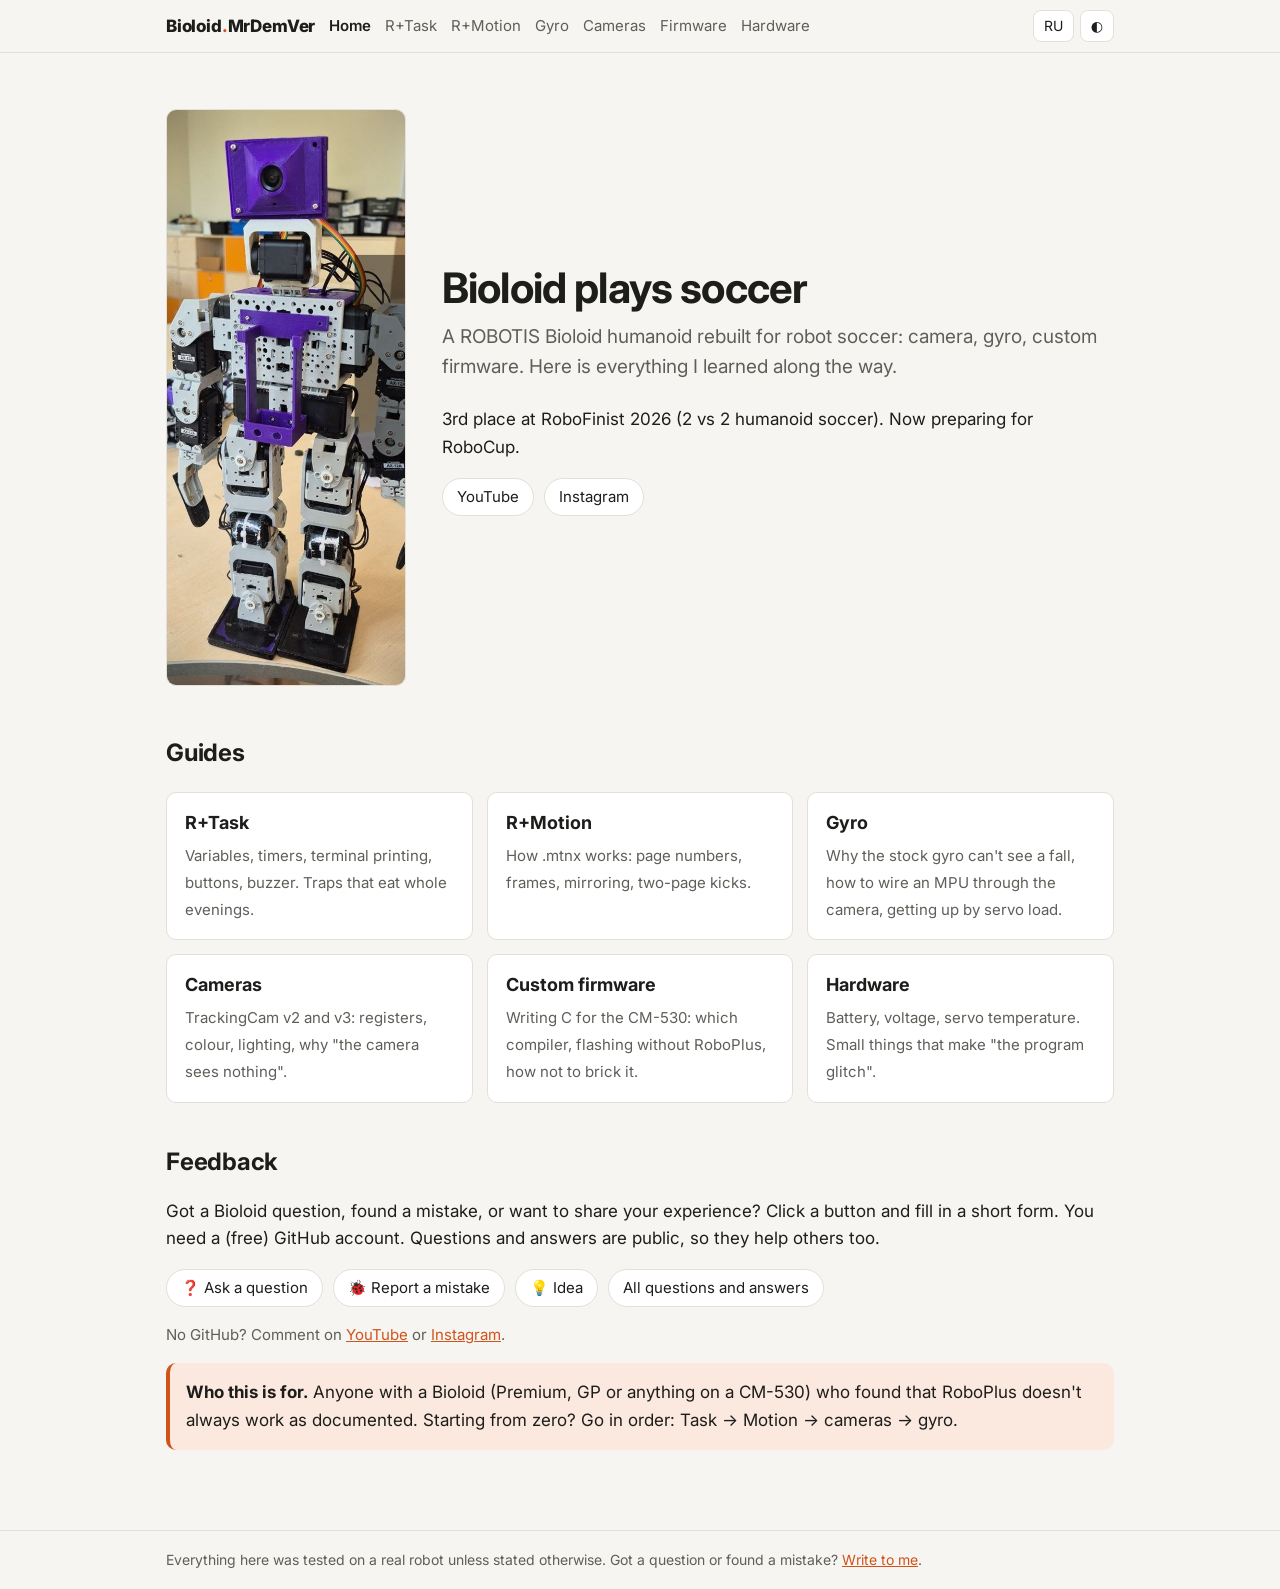
==== index.html @ 39e208c7 "Главная: короче вступление" ====
<!doctype html>
<html lang="ru" data-lang="ru">
<head>
<meta charset="utf-8">
<meta name="viewport" content="width=device-width, initial-scale=1">
<title>Bioloid · Bioloid MrDemVer</title>
<meta name="description" content="Bioloid soccer robot: guides on RoboPlus Task, Motion, gyro, cameras and custom CM-530 firmware.">
<link rel="icon" href="data:image/svg+xml,<svg xmlns='http://www.w3.org/2000/svg' viewBox='0 0 100 100'><text y='.9em' font-size='90'>🤖</text></svg>">
<link rel="preconnect" href="https://fonts.googleapis.com">
<link rel="stylesheet" href="https://fonts.googleapis.com/css2?family=Inter:wght@400;600;800&family=JetBrains+Mono&display=swap">
<link rel="stylesheet" href="style.css">
<script src="app.js"></script>
</head>
<body>
<header class="top"><div class="top-inner">
  <a class="brand" href="index.html">Bioloid<span>.</span>MrDemVer</a>
  <nav class="menu"><a href="index.html" class="active"><span class="ru">Главная</span><span class="en">Home</span></a><a href="task.html"><span class="ru">R+Task</span><span class="en">R+Task</span></a><a href="motion.html"><span class="ru">R+Motion</span><span class="en">R+Motion</span></a><a href="gyro.html"><span class="ru">Гироскоп</span><span class="en">Gyro</span></a><a href="camera.html"><span class="ru">Камеры</span><span class="en">Cameras</span></a><a href="firmware.html"><span class="ru">Своя прошивка</span><span class="en">Firmware</span></a><a href="hardware.html"><span class="ru">Железо</span><span class="en">Hardware</span></a></nav>
  <div class="switches">
    <button id="lang-btn" type="button" aria-label="Language">EN</button>
    <button id="theme-btn" type="button" aria-label="Theme">◐</button>
  </div>
</div></header>
<main class="wide">
<section class="hero hero-grid">
  <img class="hero-photo" src="img/robot.jpg" width="456" height="1100" alt="Bioloid с камерой и печатными деталями">
  <div>
  <div class="ru">
    <h1>Bioloid играет в футбол</h1>
    <p class="lead">Робот ROBOTIS Bioloid, переделанный под робофутбол: камера, гироскоп, своя прошивка. Здесь всё, что я узнал по ходу работы.</p>
    <p>3 место на РобоФинисте 2026 (футбол 2 на 2, гуманоиды). Сейчас готовлюсь к RoboCup.</p>
  </div>
  <div class="en">
    <h1>Bioloid plays soccer</h1>
    <p class="lead">A ROBOTIS Bioloid humanoid rebuilt for robot soccer: camera, gyro, custom firmware. Here is everything I learned along the way.</p>
    <p>3rd place at RoboFinist 2026 (2 vs 2 humanoid soccer). Now preparing for RoboCup.</p>
  </div>
  <div class="socials">
    <a href="https://www.youtube.com/@MrDemVer" target="_blank" rel="noopener">YouTube</a>
    <a href="https://www.instagram.com/mrdemver" target="_blank" rel="noopener">Instagram</a>
  </div>
  </div>
</section>

<h2><span class="ru">Объяснялки</span><span class="en">Guides</span></h2>
<div class="cards">
  <a class="card" href="task.html">
    <b>R+Task</b>
    <span class="ru">Переменные, таймеры, печать в терминал, кнопки, зуммер. Ловушки, на которые уходят вечера.</span>
    <span class="en">Variables, timers, terminal printing, buttons, buzzer. Traps that eat whole evenings.</span>
  </a>
  <a class="card" href="motion.html">
    <b>R+Motion</b>
    <span class="ru">Как устроен .mtnx: номера страниц, кадры, зеркалирование, удары из двух страниц.</span>
    <span class="en">How .mtnx works: page numbers, frames, mirroring, two-page kicks.</span>
  </a>
  <a class="card" href="gyro.html">
    <b class="ru">Гироскоп</b><b class="en">Gyro</b>
    <span class="ru">Почему штатный гиро не видит падение, как подключить MPU через камеру и встать по нагрузке серво.</span>
    <span class="en">Why the stock gyro can't see a fall, how to wire an MPU through the camera, getting up by servo load.</span>
  </a>
  <a class="card" href="camera.html">
    <b class="ru">Камеры</b><b class="en">Cameras</b>
    <span class="ru">TrackingCam v2 и v3: регистры, цвет, освещение, почему «камера не видит».</span>
    <span class="en">TrackingCam v2 and v3: registers, colour, lighting, why "the camera sees nothing".</span>
  </a>
  <a class="card" href="firmware.html">
    <b class="ru">Своя прошивка</b><b class="en">Custom firmware</b>
    <span class="ru">Пишем на C для CM-530: чем собирать, как заливать без RoboPlus, как не окирпичить.</span>
    <span class="en">Writing C for the CM-530: which compiler, flashing without RoboPlus, how not to brick it.</span>
  </a>
  <a class="card" href="hardware.html">
    <b class="ru">Железо</b><b class="en">Hardware</b>
    <span class="ru">Аккумулятор, напряжение, температура серво. Мелочи, из-за которых «прога глючит».</span>
    <span class="en">Battery, voltage, servo temperature. Small things that make "the program glitch".</span>
  </a>
</div>

<h2 id="feedback"><span class="ru">Обратная связь</span><span class="en">Feedback</span></h2>
<p class="ru">Есть вопрос по Bioloid, нашёл ошибку на сайте или хочешь поделиться своим опытом? Нажми кнопку и заполни короткую форму. Нужен аккаунт GitHub (бесплатный). Вопрос и ответ увидят все, так что они помогут и другим.</p>
<p class="en">Got a Bioloid question, found a mistake, or want to share your experience? Click a button and fill in a short form. You need a (free) GitHub account. Questions and answers are public, so they help others too.</p>
<div class="socials">
  <a href="https://github.com/MrDemVer/mrdemver.github.io/issues/new?template=1-question.yml" target="_blank" rel="noopener"><span class="ru">❓ Задать вопрос</span><span class="en">❓ Ask a question</span></a>
  <a href="https://github.com/MrDemVer/mrdemver.github.io/issues/new?template=2-mistake.yml" target="_blank" rel="noopener"><span class="ru">🐞 Нашёл ошибку</span><span class="en">🐞 Report a mistake</span></a>
  <a href="https://github.com/MrDemVer/mrdemver.github.io/issues/new?template=3-idea.yml" target="_blank" rel="noopener"><span class="ru">💡 Идея</span><span class="en">💡 Idea</span></a>
  <a href="https://github.com/MrDemVer/mrdemver.github.io/issues" target="_blank" rel="noopener"><span class="ru">Все вопросы и ответы</span><span class="en">All questions and answers</span></a>
</div>
<p class="ru" style="color:var(--muted);font-size:15px">Без GitHub можно написать в комментариях на <a href="https://www.youtube.com/@MrDemVer" target="_blank" rel="noopener">YouTube</a> или <a href="https://www.instagram.com/mrdemver" target="_blank" rel="noopener">Instagram</a>.</p>
<p class="en" style="color:var(--muted);font-size:15px">No GitHub? Comment on <a href="https://www.youtube.com/@MrDemVer" target="_blank" rel="noopener">YouTube</a> or <a href="https://www.instagram.com/mrdemver" target="_blank" rel="noopener">Instagram</a>.</p>

<div class="note">
  <p class="ru"><b>Для кого это.</b> Для тех, у кого есть Bioloid (Premium, GP или похожий на CM-530) и кто упёрся в то, что в RoboPlus не всё работает как написано. Если начинаешь с нуля, иди по порядку: Task → Motion → камеры → гиро.</p>
  <p class="en"><b>Who this is for.</b> Anyone with a Bioloid (Premium, GP or anything on a CM-530) who found that RoboPlus doesn't always work as documented. Starting from zero? Go in order: Task → Motion → cameras → gyro.</p>
</div>


</main>
<footer><div class="inner">
  <span class="ru">Всё проверено на живом роботе, если не сказано обратное. Есть вопрос или нашёл ошибку? <a href="index.html#feedback">Напиши</a>.</span>
  <span class="en">Everything here was tested on a real robot unless stated otherwise. Got a question or found a mistake? <a href="index.html#feedback">Write to me</a>.</span>
</div></footer>
</body>
</html>
---- style.css ----
:root {
  --bg: #f6f5f1;
  --surface: #ffffff;
  --text: #1d1d1b;
  --muted: #5f5e58;
  --line: #e2e0d8;
  --accent: #d0531b;
  --accent-soft: #fbe9df;
  --warn-bg: #fff4d6;
  --warn-line: #e3b23c;
  --code-bg: #efede6;
  --radius: 10px;
  color-scheme: light;
}
@media (prefers-color-scheme: dark) {
  :root:not([data-theme="light"]) {
    --bg: #151514;
    --surface: #1e1e1c;
    --text: #ecebe6;
    --muted: #a5a39b;
    --line: #34332f;
    --accent: #f07a3f;
    --accent-soft: #3a2519;
    --warn-bg: #352c14;
    --warn-line: #a8842c;
    --code-bg: #262624;
    color-scheme: dark;
  }
}
:root[data-theme="dark"] {
  --bg: #151514;
  --surface: #1e1e1c;
  --text: #ecebe6;
  --muted: #a5a39b;
  --line: #34332f;
  --accent: #f07a3f;
  --accent-soft: #3a2519;
  --warn-bg: #352c14;
  --warn-line: #a8842c;
  --code-bg: #262624;
  color-scheme: dark;
}

* { box-sizing: border-box; }
html { -webkit-text-size-adjust: 100%; }
body {
  margin: 0;
  background: var(--bg);
  color: var(--text);
  font: 17px/1.6 "Inter", system-ui, -apple-system, "Segoe UI", Roboto, sans-serif;
}
a { color: var(--accent); }
a:hover { text-decoration-thickness: 2px; }

/* language switch */
html[data-lang="ru"] .en { display: none !important; }
html[data-lang="en"] .ru { display: none !important; }

header.top {
  position: sticky; top: 0; z-index: 10;
  background: color-mix(in srgb, var(--bg) 92%, transparent);
  backdrop-filter: blur(8px);
  border-bottom: 1px solid var(--line);
}
.top-inner {
  max-width: 980px; margin: 0 auto; padding: 10px 16px;
  display: flex; align-items: center; gap: 14px; flex-wrap: wrap;
}
.brand { font-weight: 800; color: var(--text); text-decoration: none; letter-spacing: -0.01em; }
.brand span { color: var(--accent); }
nav.menu { display: flex; gap: 4px 14px; flex-wrap: wrap; flex: 1; }
nav.menu a { color: var(--muted); text-decoration: none; font-size: 15px; }
nav.menu a:hover, nav.menu a.active { color: var(--text); }
nav.menu a.active { font-weight: 600; }
.switches { display: flex; gap: 6px; }
.switches button {
  font: inherit; font-size: 14px; cursor: pointer;
  background: var(--surface); color: var(--text);
  border: 1px solid var(--line); border-radius: 8px; padding: 4px 10px;
}
.switches button:hover { border-color: var(--accent); }

main { max-width: 760px; margin: 0 auto; padding: 32px 16px 64px; }
main.wide { max-width: 980px; }

h1 { font-size: 34px; line-height: 1.2; margin: 0 0 8px; letter-spacing: -0.02em; }
h2 { font-size: 24px; margin: 40px 0 10px; letter-spacing: -0.01em; }
h3 { font-size: 19px; margin: 26px 0 6px; }
.lead { color: var(--muted); font-size: 19px; margin: 0 0 24px; }

code {
  font-family: "JetBrains Mono", Consolas, monospace; font-size: 0.88em;
  background: var(--code-bg); padding: 1px 5px; border-radius: 5px;
}
pre {
  background: var(--code-bg); padding: 14px 16px; border-radius: var(--radius);
  overflow-x: auto; font-size: 14px; line-height: 1.5;
}
pre code { background: none; padding: 0; }

.table-wrap { overflow-x: auto; margin: 12px 0; }
table { border-collapse: collapse; width: 100%; font-size: 15px; }
th, td { border-bottom: 1px solid var(--line); padding: 7px 10px; text-align: left; vertical-align: top; }
th { color: var(--muted); font-weight: 600; }

.note, .warn {
  border-radius: var(--radius); padding: 12px 16px; margin: 16px 0;
  border-left: 4px solid var(--accent); background: var(--accent-soft);
}
.warn { border-left-color: var(--warn-line); background: var(--warn-bg); }
.note p, .warn p { margin: 4px 0; }

figure.shot { margin: 16px 0; }
figure.shot img {
  width: 100%; height: auto; display: block;
  border-radius: var(--radius); border: 1px solid var(--line);
}
figure.shot figcaption { color: var(--muted); font-size: 14px; margin-top: 6px; }
ol.legend { padding-left: 0; list-style: none; counter-reset: lg; }
ol.legend li { counter-increment: lg; position: relative; padding-left: 40px; margin: 8px 0; }
ol.legend li::before {
  content: counter(lg); position: absolute; left: 0; top: 1px;
  width: 26px; height: 26px; border-radius: 50%;
  background: #d0531b; color: #fff; font-weight: 700; font-size: 13px;
  display: flex; align-items: center; justify-content: center;
}

.cmd {
  display: grid; grid-template-columns: 150px 1fr; gap: 18px; align-items: start;
  background: var(--surface); border: 1px solid var(--line); border-radius: var(--radius);
  padding: 14px; margin: 14px 0;
}
.cmd img { width: 100%; height: auto; display: block; border-radius: 6px; }
.cmd h3 { margin: 0 0 6px; }
.cmd dl { margin: 0; }
.cmd dt { font-family: "JetBrains Mono", Consolas, monospace; font-size: 14px; font-weight: 700; margin-top: 8px; }
.cmd dd { margin: 2px 0 0; }
@media (max-width: 560px) {
  .cmd { grid-template-columns: 1fr; }
  .cmd img { max-width: 180px; }
}

.cards { display: grid; grid-template-columns: repeat(auto-fill, minmax(260px, 1fr)); gap: 14px; margin: 20px 0; }
.card {
  display: block; text-decoration: none; color: var(--text);
  background: var(--surface); border: 1px solid var(--line); border-radius: var(--radius);
  padding: 16px 18px; transition: border-color .15s, transform .15s;
}
.card:hover { border-color: var(--accent); transform: translateY(-2px); }
.card b { display: block; font-size: 18px; margin-bottom: 4px; }
.card span { color: var(--muted); font-size: 15px; }

.hero { padding: 24px 0 8px; }
.hero-grid { display: grid; grid-template-columns: 240px 1fr; gap: 36px; align-items: center; }
.hero-photo {
  width: 100%; height: auto; display: block;
  border-radius: var(--radius); border: 1px solid var(--line);
}
@media (max-width: 700px) {
  .hero-grid { grid-template-columns: 1fr; gap: 20px; }
  .hero-photo { max-width: 200px; margin: 0 auto; }
}
.hero h1 { font-size: 42px; }
.socials { display: flex; gap: 10px; flex-wrap: wrap; margin: 16px 0; }
.socials a {
  text-decoration: none; color: var(--text); border: 1px solid var(--line);
  background: var(--surface); padding: 6px 14px; border-radius: 999px; font-size: 15px;
}
.socials a:hover { border-color: var(--accent); }

.pager { display: flex; justify-content: space-between; gap: 12px; margin-top: 48px; flex-wrap: wrap; }
footer { border-top: 1px solid var(--line); color: var(--muted); font-size: 14px; }
footer .inner { max-width: 980px; margin: 0 auto; padding: 18px 16px; }

@media (max-width: 600px) {
  body { font-size: 16px; }
  h1 { font-size: 28px; }
  .hero h1 { font-size: 32px; }
  h2 { font-size: 21px; }
}
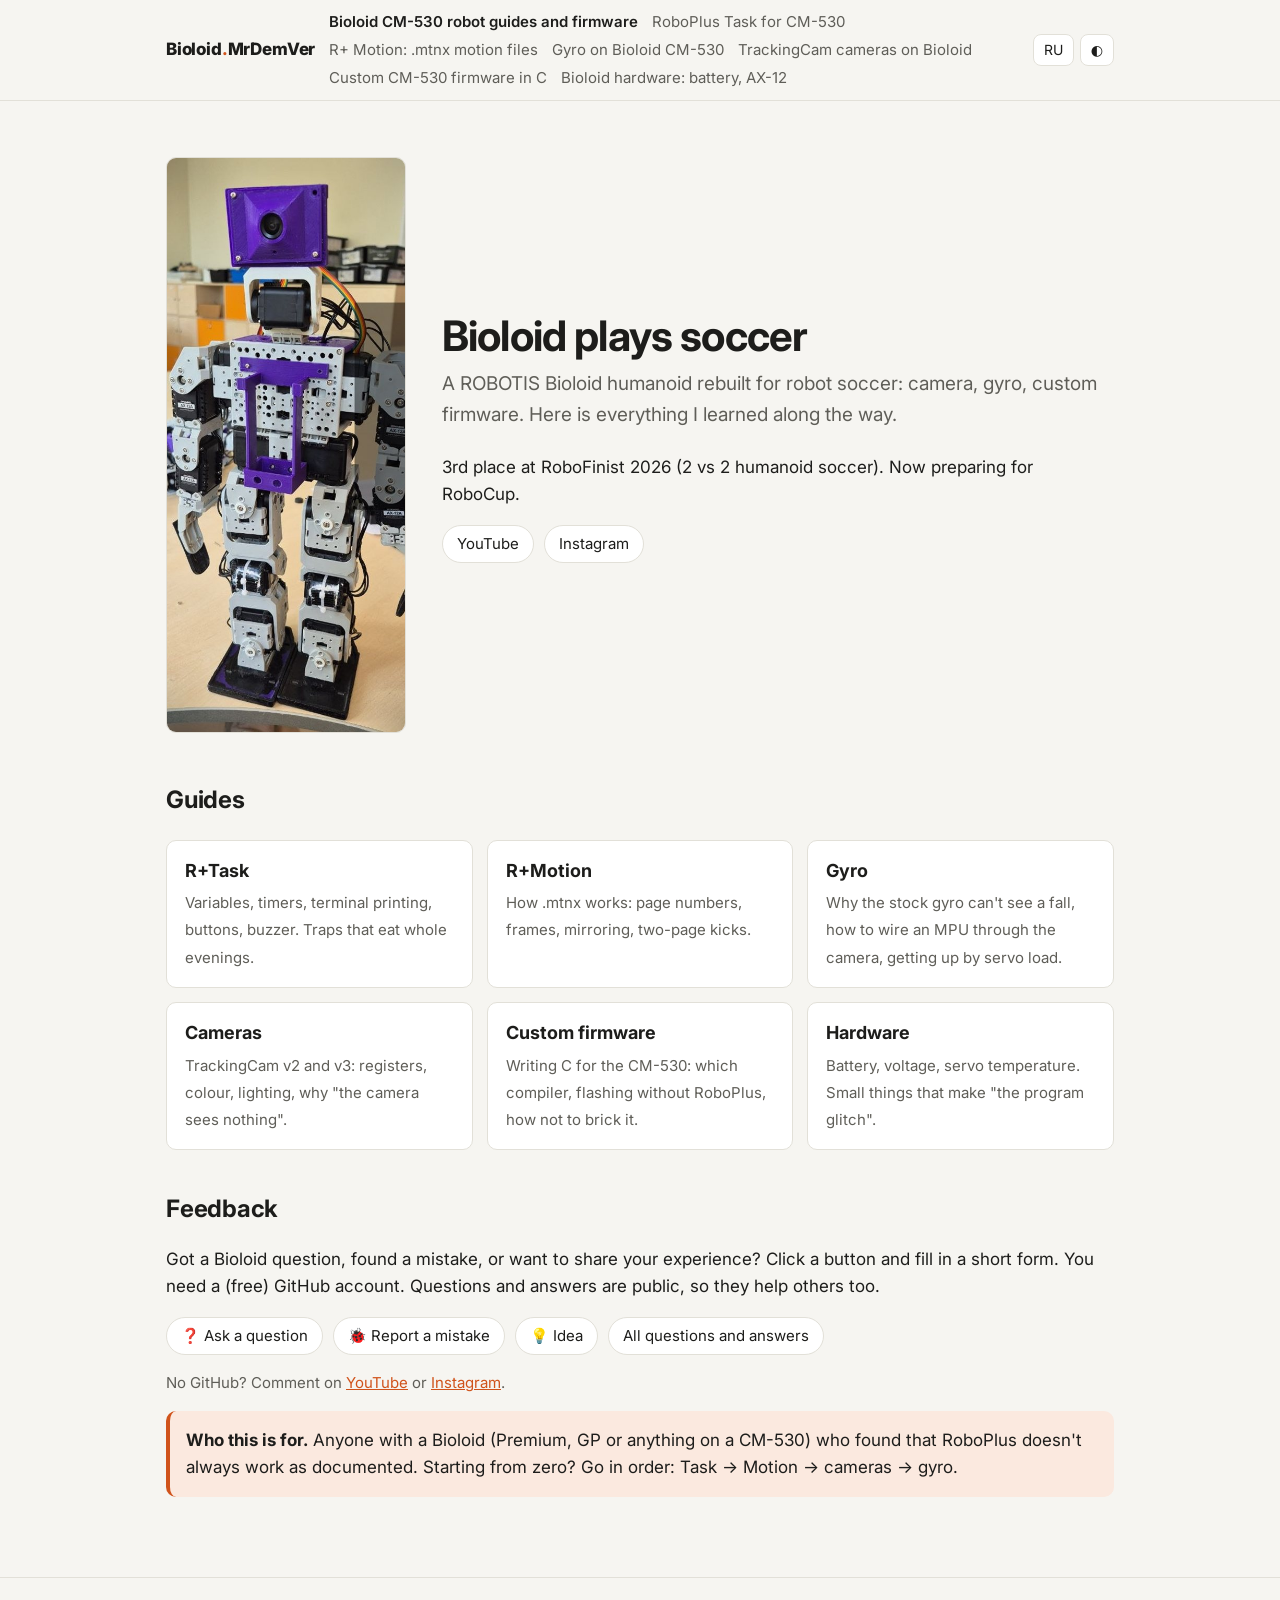
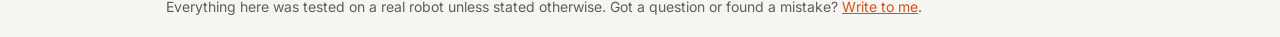
==== commit 03631933: "SEO: ключевые слова в title и description" ====
--- a/index.html
+++ b/index.html
@@ -3,18 +3,32 @@
 <head>
 <meta charset="utf-8">
 <meta name="viewport" content="width=device-width, initial-scale=1">
-<title>Bioloid · Bioloid MrDemVer</title>
-<meta name="description" content="Bioloid soccer robot: guides on RoboPlus Task, Motion, gyro, cameras and custom CM-530 firmware.">
+<title>Bioloid CM-530 — робот Биолоид: гайды и прошивка · Bioloid MrDemVer</title>
+<meta name="description" content="Гайды по роботу Биолоид (Bioloid) на контроллере CM-530: RoboPlus Task, Motion, гироскоп, камеры и своя прошивка на C.">
+<meta property="og:title" content="Bioloid CM-530 — робот Биолоид: гайды и прошивка · Bioloid MrDemVer">
+<meta property="og:description" content="Гайды по роботу Биолоид (Bioloid) на контроллере CM-530: RoboPlus Task, Motion, гироскоп, камеры и своя прошивка на C.">
+<meta property="og:type" content="website">
+<meta property="og:url" content="https://mrdemver.github.io/">
+<meta name="google-site-verification" content="tGpSXkuATQW19PnV1t0p4YPmEEfWsWImLPjnhWDuLzs">
 <link rel="icon" href="data:image/svg+xml,<svg xmlns='http://www.w3.org/2000/svg' viewBox='0 0 100 100'><text y='.9em' font-size='90'>🤖</text></svg>">
 <link rel="preconnect" href="https://fonts.googleapis.com">
 <link rel="stylesheet" href="https://fonts.googleapis.com/css2?family=Inter:wght@400;600;800&family=JetBrains+Mono&display=swap">
 <link rel="stylesheet" href="style.css">
 <script src="app.js"></script>
+<!-- Яндекс Метрика -->
+<script>
+(function(m,e,t,r,i,k,a){m[i]=m[i]||function(){(m[i].a=m[i].a||[]).push(arguments)};
+m[i].l=1*new Date();for(var j=0;j<document.scripts.length;j++){if(document.scripts[j].src===r){return;}}
+k=e.createElement(t),a=e.getElementsByTagName(t)[0],k.async=1,k.src=r,a.parentNode.insertBefore(k,a)})
+(window,document,"script","https://mc.yandex.ru/metrika/tag.js","ym");
+ym(114229599,"init",{clickmap:true,trackLinks:true,accurateTrackBounce:true});
+</script>
+<noscript><div><img src="https://mc.yandex.ru/watch/114229599" style="position:absolute;left:-9999px;" alt=""></div></noscript>
 </head>
 <body>
 <header class="top"><div class="top-inner">
   <a class="brand" href="index.html">Bioloid<span>.</span>MrDemVer</a>
-  <nav class="menu"><a href="index.html" class="active"><span class="ru">Главная</span><span class="en">Home</span></a><a href="task.html"><span class="ru">R+Task</span><span class="en">R+Task</span></a><a href="motion.html"><span class="ru">R+Motion</span><span class="en">R+Motion</span></a><a href="gyro.html"><span class="ru">Гироскоп</span><span class="en">Gyro</span></a><a href="camera.html"><span class="ru">Камеры</span><span class="en">Cameras</span></a><a href="firmware.html"><span class="ru">Своя прошивка</span><span class="en">Firmware</span></a><a href="hardware.html"><span class="ru">Железо</span><span class="en">Hardware</span></a></nav>
+  <nav class="menu"><a href="index.html" class="active"><span class="ru">Bioloid CM-530 — робот Биолоид: гайды и прошивка</span><span class="en">Bioloid CM-530 robot guides and firmware</span></a><a href="task.html"><span class="ru">RoboPlus Task для CM-530 — программирование Биолоида</span><span class="en">RoboPlus Task for CM-530</span></a><a href="motion.html"><span class="ru">R+ Motion для Биолоида — файлы движений .mtnx</span><span class="en">R+ Motion: .mtnx motion files</span></a><a href="gyro.html"><span class="ru">Гироскоп на Bioloid CM-530 — штатный и MPU</span><span class="en">Gyro on Bioloid CM-530</span></a><a href="camera.html"><span class="ru">Камеры TrackingCam v2 и v3 на Bioloid CM-530</span><span class="en">TrackingCam cameras on Bioloid</span></a><a href="firmware.html"><span class="ru">Своя прошивка CM-530 на C — Bioloid</span><span class="en">Custom CM-530 firmware in C</span></a><a href="hardware.html"><span class="ru">Железо Bioloid CM-530 — батарея, сервоприводы AX-12</span><span class="en">Bioloid hardware: battery, AX-12</span></a></nav>
   <div class="switches">
     <button id="lang-btn" type="button" aria-label="Language">EN</button>
     <button id="theme-btn" type="button" aria-label="Theme">◐</button>
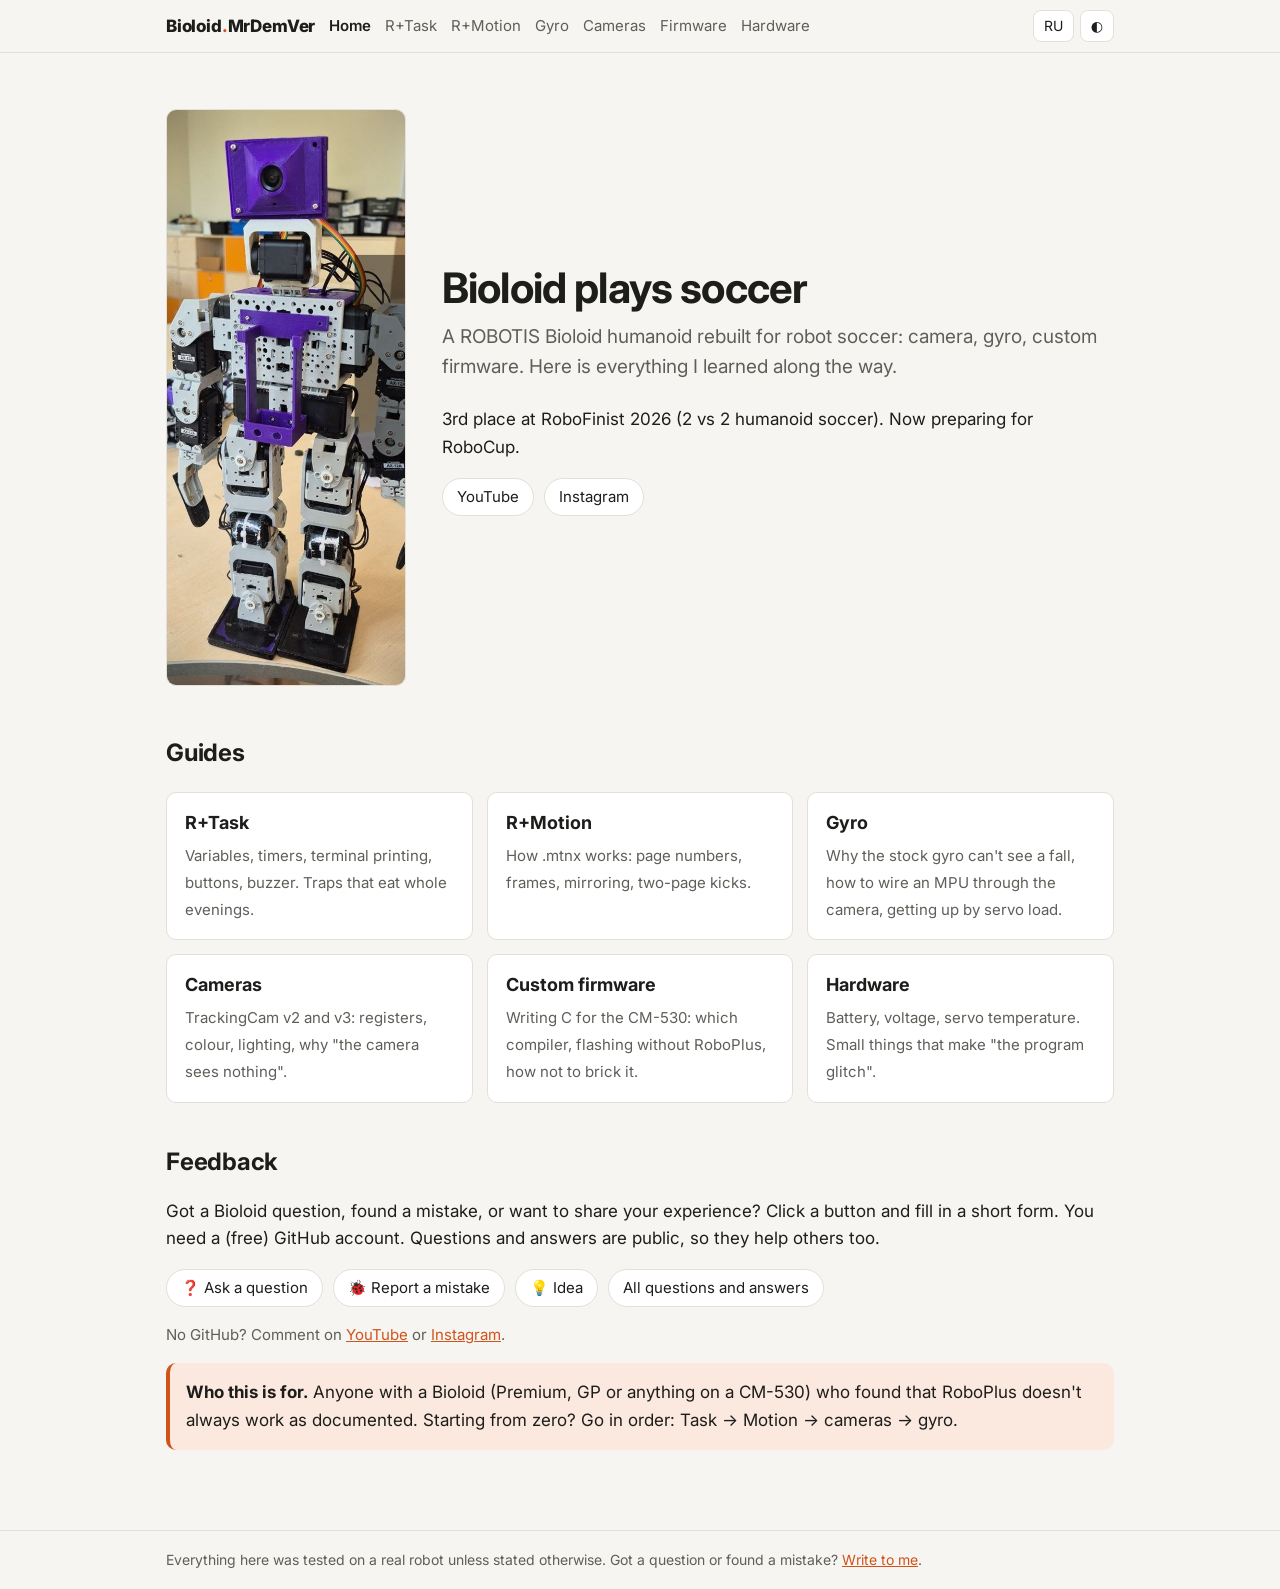
==== commit 4fe6688d: "Меню: короткие названия, длинные только в title; sitemap с lastmod из build.py" ====
--- a/index.html
+++ b/index.html
@@ -28,7 +28,7 @@
 <body>
 <header class="top"><div class="top-inner">
   <a class="brand" href="index.html">Bioloid<span>.</span>MrDemVer</a>
-  <nav class="menu"><a href="index.html" class="active"><span class="ru">Bioloid CM-530 — робот Биолоид: гайды и прошивка</span><span class="en">Bioloid CM-530 robot guides and firmware</span></a><a href="task.html"><span class="ru">RoboPlus Task для CM-530 — программирование Биолоида</span><span class="en">RoboPlus Task for CM-530</span></a><a href="motion.html"><span class="ru">R+ Motion для Биолоида — файлы движений .mtnx</span><span class="en">R+ Motion: .mtnx motion files</span></a><a href="gyro.html"><span class="ru">Гироскоп на Bioloid CM-530 — штатный и MPU</span><span class="en">Gyro on Bioloid CM-530</span></a><a href="camera.html"><span class="ru">Камеры TrackingCam v2 и v3 на Bioloid CM-530</span><span class="en">TrackingCam cameras on Bioloid</span></a><a href="firmware.html"><span class="ru">Своя прошивка CM-530 на C — Bioloid</span><span class="en">Custom CM-530 firmware in C</span></a><a href="hardware.html"><span class="ru">Железо Bioloid CM-530 — батарея, сервоприводы AX-12</span><span class="en">Bioloid hardware: battery, AX-12</span></a></nav>
+  <nav class="menu"><a href="index.html" class="active"><span class="ru">Главная</span><span class="en">Home</span></a><a href="task.html"><span class="ru">R+Task</span><span class="en">R+Task</span></a><a href="motion.html"><span class="ru">R+Motion</span><span class="en">R+Motion</span></a><a href="gyro.html"><span class="ru">Гироскоп</span><span class="en">Gyro</span></a><a href="camera.html"><span class="ru">Камеры</span><span class="en">Cameras</span></a><a href="firmware.html"><span class="ru">Своя прошивка</span><span class="en">Firmware</span></a><a href="hardware.html"><span class="ru">Железо</span><span class="en">Hardware</span></a></nav>
   <div class="switches">
     <button id="lang-btn" type="button" aria-label="Language">EN</button>
     <button id="theme-btn" type="button" aria-label="Theme">◐</button>
